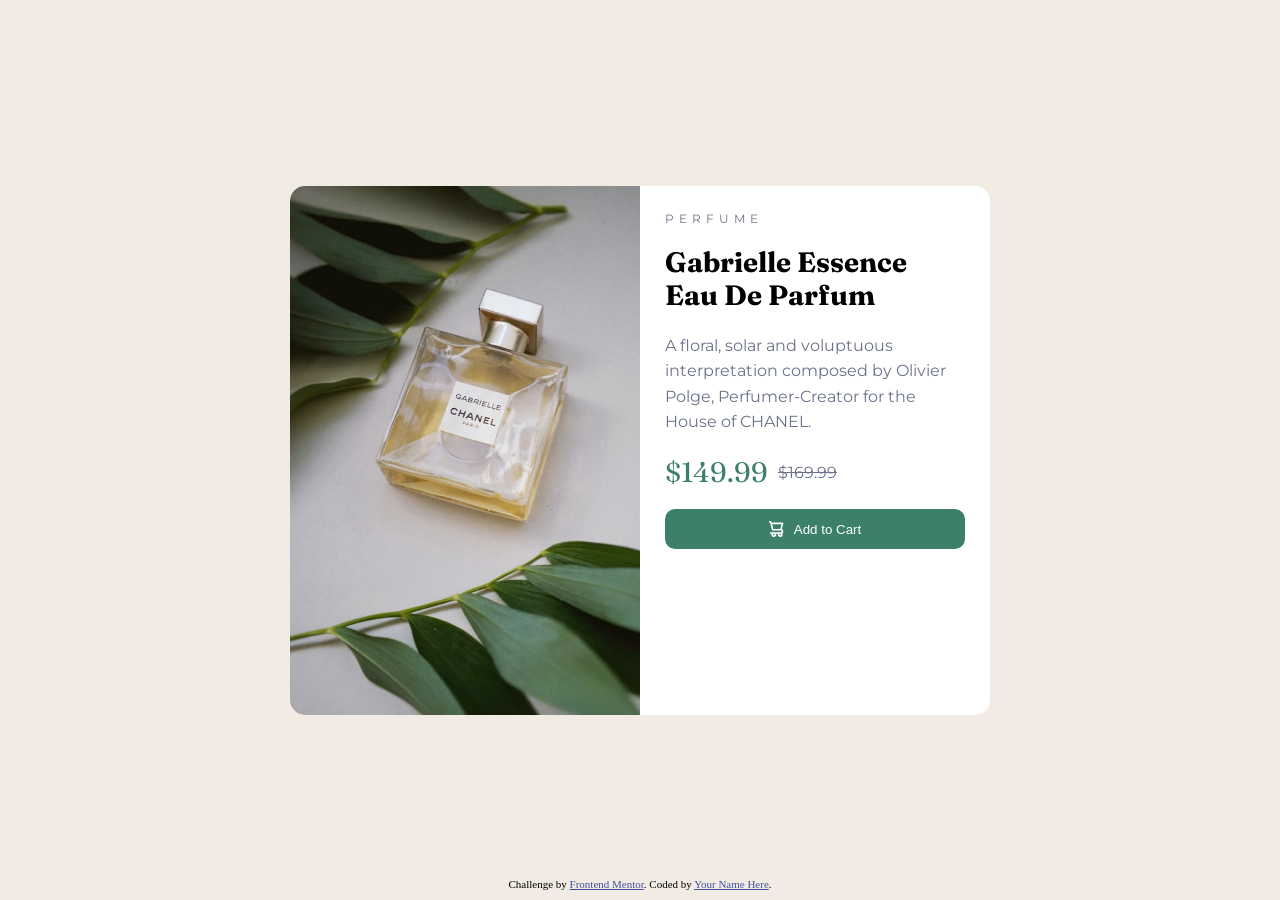
==== product-preview-card-component-main/index.html @ 96ebdc41 "product previw card responsive design" ====
<!DOCTYPE html>
<html lang="en">
<head>
  <meta charset="UTF-8">
  <meta name="viewport" content="width=device-width, initial-scale=1.0"> <!-- displays site properly based on user's device -->
  <link href="https://fonts.googleapis.com/css2?family=Montserrat:wght@500;700&family=Fraunces:wght@700&display=swap" rel="stylesheet">
  <link rel="icon" type="image/png" sizes="32x32" href="./images/favicon-32x32.png">
  <link rel="stylesheet" href="style.css">
  <title>CSS project 4 by Fikri</title>

  <!-- Feel free to remove these styles or customise in your own stylesheet 👍 -->
  <style>
    .attribution { font-size: 0.6875rem; text-align: center; }
    .attribution a { color: hsl(228, 45%, 44%); }
  </style>
</head>
<body>
  <main>
      <picture class="img">
    <source media="(min-width: 768px)" srcset="./images/image-product-desktop.jpg">
    <img src="./images/image-product-mobile.jpg" alt="Gabrielle Essence Eau De Parfum bottle">
  </picture>
    <section class="content">
          <div class="tag">
            Perfume
          </div>
          <h2>
          Gabrielle Essence Eau De Parfum
          </h2>
          <p>A floral, solar and voluptuous interpretation composed by Olivier Polge, 
        Perfumer-Creator for the House of CHANEL.</p>
          <div class="price">
              <span class="new-price">$149.99</span>
              <span class="old-price">$169.99</span>
          </div>
    
    <button class="btn">
  <img src="./images/icon-cart.svg" alt="">
  Add to Cart
</button>
</section>
  </main>
  
  

  
  
  <footer class="attribution">
    Challenge by <a href="https://www.frontendmentor.io?ref=challenge">Frontend Mentor</a>. 
    Coded by <a href="https://github.com/mohammedino8">Your Name Here</a>.
  </footer>
</body>
</html>
---- product-preview-card-component-main/style.css ----
:root {
  --green-500: hsl(158, 36%, 37%);
  --green-700: hsl(158, 42%, 18%);

  --black: hsl(212, 21%, 14%);
  --grey: hsl(228, 12%, 48%);
  --cream: hsl(30, 38%, 92%);
  --white: hsl(0, 0%, 100%);

  --font-primary: 'Montserrat', sans-serif;
  --font-secondary: 'Fraunces', serif;

  --font-size-body: 16px;

  --font-weight-medium: 500;
  --font-weight-bold: 700;
}

/* Reset */
* {
  box-sizing: border-box;
  margin: 0;
  padding: 0;
}

/* Body */
body {
  min-height: 100vh; 
  display: flex;
  justify-content: center;
  align-items: center;
  background-color: var(--cream);
  font-size: var(--font-size-body);
  padding: 1em;
  position: relative;
}

/* Card */
main {
  width: 100%;
  max-width: 375px;
  max-height: 90vh;
  background-color: var(--white);
  border-radius: 15px;
  overflow: hidden; 
  display: flex;
  flex-direction: column;
}

/* Image */
.img {
  width: 100%;
  height: 250px; /* بدل vh */
}

.img img {
  width: 100%;
  height: 100%;
  object-fit: cover;
}

/* Content wrapper */
.content {
  padding: 25px;
  display: flex;
  flex-direction: column;
  gap: 20px;
}
@media (min-width:768px) {
    main {
    flex-direction: row;
    max-width: 700px;
    }

    .img,
    .content {
        width: 50%;
    }
    .img{
        height: auto;
    }
    .img img{
        height: 100%;
        object-fit: cover;
    }
}
/* Tag */
.tag {
  color: var(--grey);
  font-family: var(--font-primary);
  text-transform: uppercase;
  letter-spacing: 5px;
  font-size: 12px;
}

/* Title */
h2 {
  font-family: var(--font-secondary);
  font-size: 28px;
  line-height: 1.2;
}

/* Paragraph */
p {
  color: var(--grey);
  font-family: var(--font-primary);
  line-height: 1.6;
}

/* Price */
.price {
  display: flex;
  align-items: center;
  gap: 10px;
}

.new-price {
  font-size: 28px;
  font-family: var(--font-secondary);
  color: var(--green-500);
}

.old-price {
  text-decoration: line-through;
  font-family: var(--font-primary);
  color: var(--grey);
}

/* Button */
button {
  width: 100%;
  height: 3em;
  background-color: var(--green-500);
  color: var(--white);
  border-radius: 10px;
  border: none;
  display: flex;
  align-items: center;
  justify-content: center;
  gap: 10px;
  cursor: pointer;
  transition: 0.3s;
}

button:hover {
  background-color: var(--green-700);
}
footer{
    position: absolute;
    bottom: 10px;
}
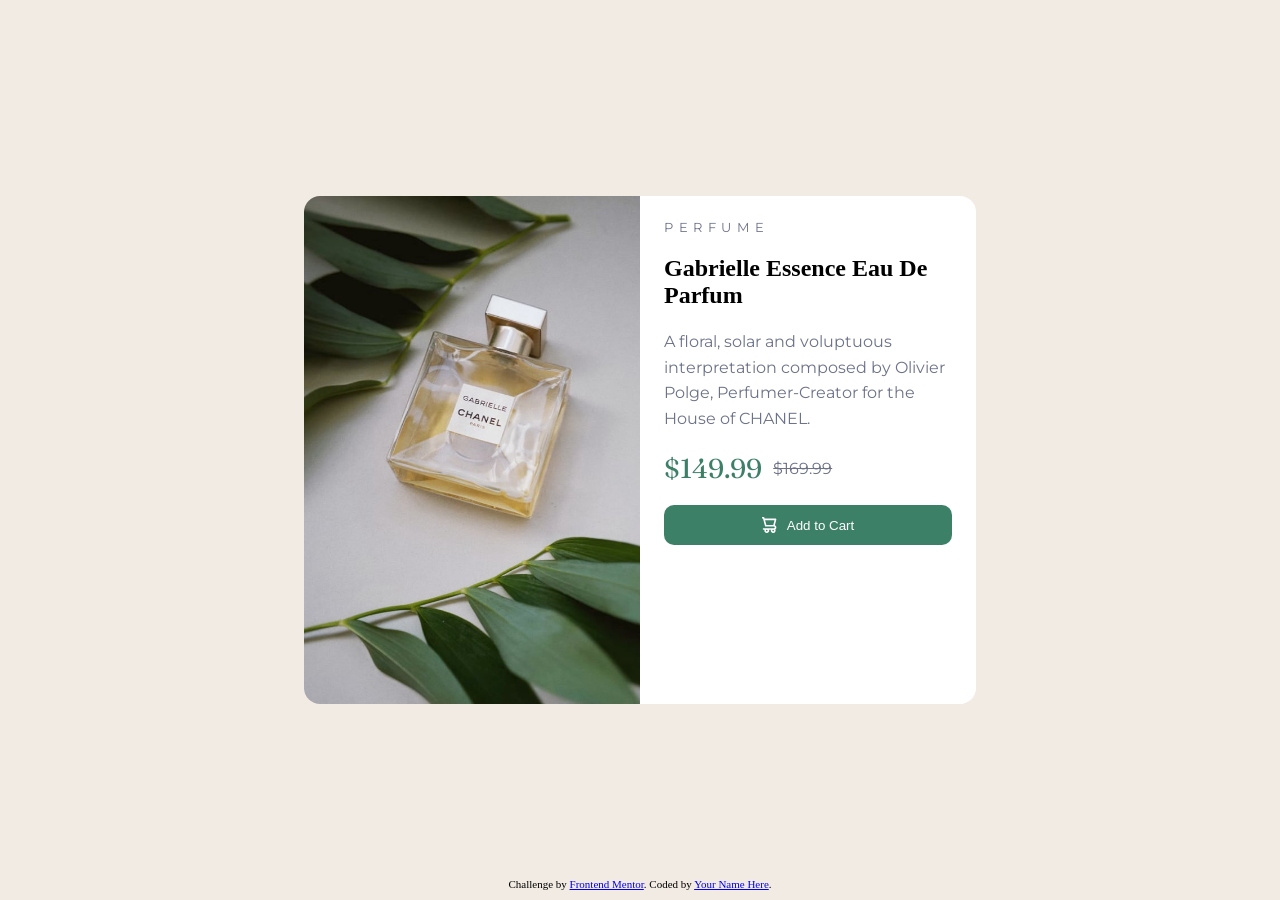
==== commit a8e0f075: "improve code" ====
--- a/product-preview-card-component-main/index.html
+++ b/product-preview-card-component-main/index.html
@@ -11,22 +11,21 @@
   <!-- Feel free to remove these styles or customise in your own stylesheet 👍 -->
   <style>
     .attribution { font-size: 0.6875rem; text-align: center; }
-    .attribution a { color: hsl(228, 45%, 44%); }
   </style>
 </head>
 <body>
   <main>
       <picture class="img">
-    <source media="(min-width: 768px)" srcset="./images/image-product-desktop.jpg">
+    <source media="(min-width: 48em)" srcset="./images/image-product-desktop.jpg">
     <img src="./images/image-product-mobile.jpg" alt="Gabrielle Essence Eau De Parfum bottle">
   </picture>
     <section class="content">
           <div class="tag">
             Perfume
           </div>
-          <h2>
+          <h1>
           Gabrielle Essence Eau De Parfum
-          </h2>
+          </h1>
           <p>A floral, solar and voluptuous interpretation composed by Olivier Polge, 
         Perfumer-Creator for the House of CHANEL.</p>
           <div class="price">
@@ -34,7 +33,7 @@
               <span class="old-price">$169.99</span>
           </div>
     
-    <button class="btn">
+    <button class="btn" type="submit">
   <img src="./images/icon-cart.svg" alt="">
   Add to Cart
 </button>
--- a/product-preview-card-component-main/style.css
+++ b/product-preview-card-component-main/style.css
@@ -38,10 +38,10 @@
 /* Card */
 main {
   width: 100%;
-  max-width: 375px;
+  max-width: 23.43rem;
   max-height: 90vh;
   background-color: var(--white);
-  border-radius: 15px;
+  border-radius: 1rem;
   overflow: hidden; 
   display: flex;
   flex-direction: column;
@@ -61,15 +61,15 @@
 
 /* Content wrapper */
 .content {
-  padding: 25px;
+  padding: 1.5rem;
   display: flex;
   flex-direction: column;
-  gap: 20px;
+  gap: 1.25rem;
 }
-@media (min-width:768px) {
+@media (min-width:48em) {
     main {
     flex-direction: row;
-    max-width: 700px;
+    max-width: 42rem;
     }
 
     .img,
@@ -89,14 +89,14 @@
   color: var(--grey);
   font-family: var(--font-primary);
   text-transform: uppercase;
-  letter-spacing: 5px;
-  font-size: 12px;
+  letter-spacing: 0.35rem;
+  font-size: 0.8rem;
 }
 
 /* Title */
 h2 {
   font-family: var(--font-secondary);
-  font-size: 28px;
+  font-size: 1.8rem;
   line-height: 1.2;
 }
 
@@ -111,11 +111,11 @@
 .price {
   display: flex;
   align-items: center;
-  gap: 10px;
+  gap: 0.7rem;
 }
 
 .new-price {
-  font-size: 28px;
+  font-size: 1.7rem;
   font-family: var(--font-secondary);
   color: var(--green-500);
 }
@@ -127,6 +127,7 @@
 }
 
 /* Button */
+
 button {
   width: 100%;
   height: 3em;
@@ -141,7 +142,11 @@
   cursor: pointer;
   transition: 0.3s;
 }
-
+@media (prefers-reduced-motion: reduce) {
+    button{
+        transition: none;
+    }
+}
 button:hover {
   background-color: var(--green-700);
 }
